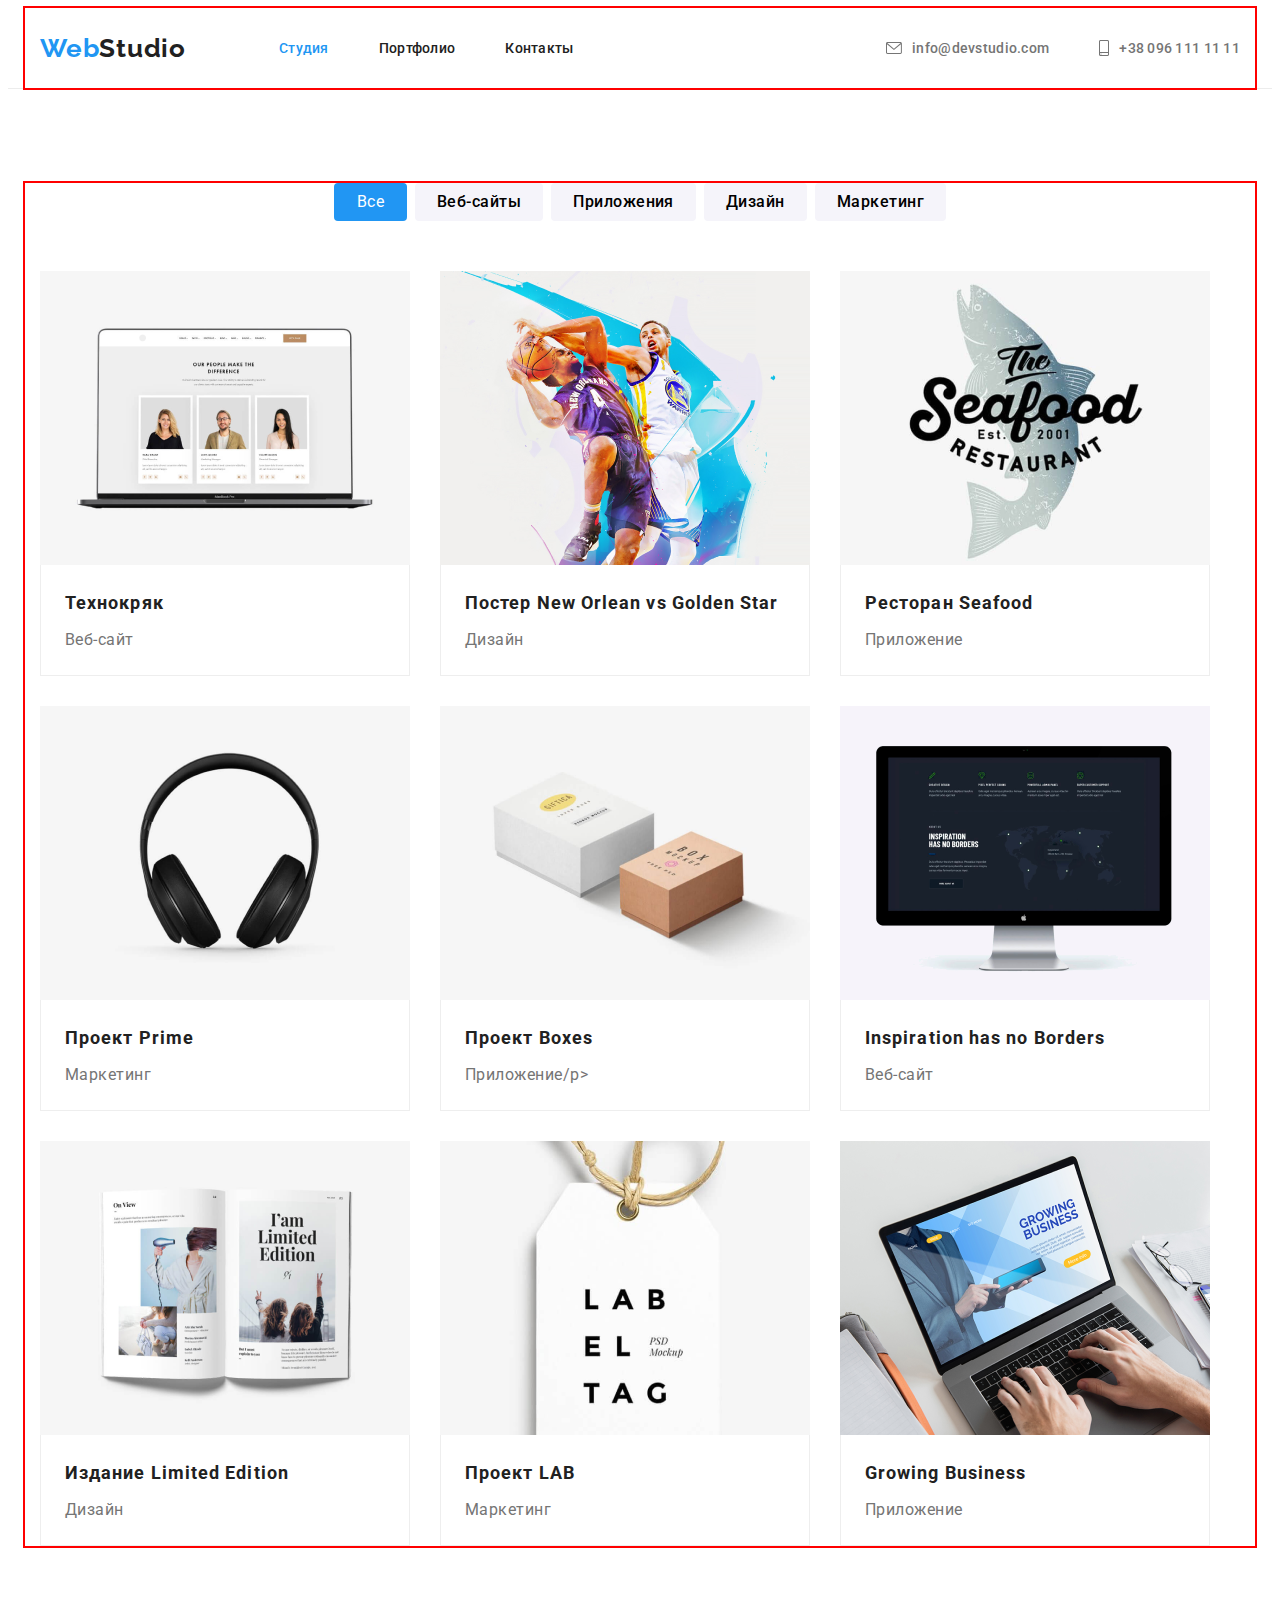
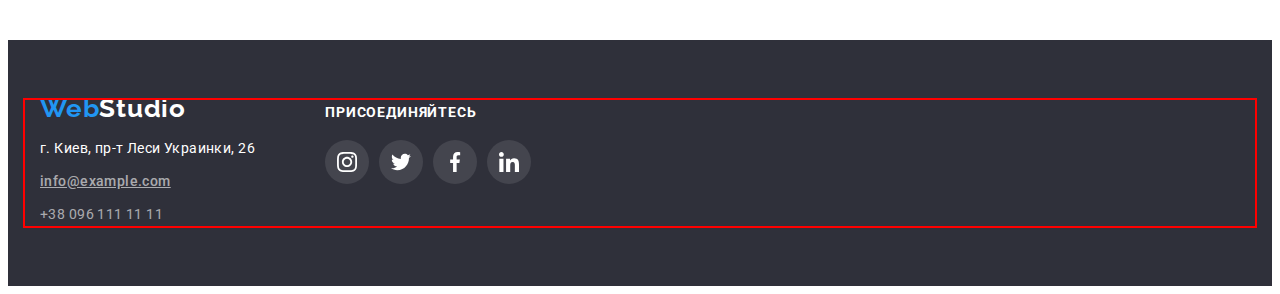
==== portfolio.html @ 631a71af "Initial commit" ====
<!DOCTYPE html>
<html lang="ru">

<head>
    <meta charset="UTF-8">
    <meta http-equiv="X-UA-Compatible" content="IE=edge">
    <meta name="viewport" content="width=device-width, initial-scale=1.0">
    <title>Document</title>
    <!-- Fonts-start -->
    <link rel="preconnect" href="https://fonts.googleapis.com">
    <link rel="preconnect" href="https://fonts.gstatic.com" crossorigin>
    <link
        href="https://fonts.googleapis.com/css2?family=Raleway:wght@700&family=Roboto:wght@400;500;700;900&display=swap"
        rel="stylesheet">
    <!-- Fons end -->
    <!-- Normalize start -->
    <link rel="stylesheet" href="https://cdnjs.cloudflare.com/ajax/libs/modern-normalize/1.1.0/modern-normalize.min.css"
        integrity="sha512-wpPYUAdjBVSE4KJnH1VR1HeZfpl1ub8YT/NKx4PuQ5NmX2tKuGu6U/JRp5y+Y8XG2tV+wKQpNHVUX03MfMFn9Q=="
        crossorigin="anonymous" referrerpolicy="no-referrer" />
    <!-- Normalise end -->
    <link rel="stylesheet" href="./css/styles.css">
</head>

<body class="body">
    <!--Header-->
    <header class="header">
        <div class="header-container">
            <nav class="header-nav">
                <a class="header-logo" href="/">Web<span class="logo-studio">Studio</span></a>
                <ul class="header-link">
                    <li class="header-item">
                        <a class="header-studio" href="./index.html">Студия</a>
                    </li>
                    <li class="header-item">
                        <a class="header-portfolio" href="/">Портфолио</a>
                    </li>
                    <li class="header-item">
                        <a class="header-contact" href="/">Контакты</a>
                    </li>
                </ul>
            </nav>
            <ul class="header-list">
                <li class="header-item">
                    <a class="header-mail" href="info@devstudio.com"> <svg class="header-icon" width="16px"
                            height="12px">
                            <use href="./images/symbol-defs.svg#envelope-1"></use>
                        </svg>info@devstudio.com</a>
                </li>
                <li class="header-item">
                    <a class="header-namber" href="+380961111111"> <svg class="header-icon" width="10px" height="16px">
                            <use href="./images/symbol-defs.svg#smartphone"></use>
                        </svg>+38 096 111 11 11</a>
                </li>
            </ul>
    </header>
    <main>
        <section class="portfolio-section">
            <div class="portfolio-container">
                <h1 hidden>ссылки</h1>
                <ul class="portfolio-btn">
                    <li>
                        <button class="all-button" type="button">Все</button>
                        </button>

                    </li>
                    <li>
                        <button class="button" type="button">Веб-сайты
                        </button>
                    </li>
                    <li>
                        <button class="button" type="button">Приложения
                        </button>
                    </li>
                    <li>
                        <button class="button" type="button">Дизайн
                        </button>
                    </li>
                    <li>
                        <button class="button" type="button">Маркетинг
                        </button>
                    </li>
                </ul>
                <ul class="portfolio-card">
                    <li class="first-card">
                        <a class="portfolio-link" href=""><img src="./images.portfolio/img(1)(1).png" alt="team members"
                                width="370">
                            <div class="portfolio-text">
                                <h2 class="portfolio-title">Технокряк</h2>
                                <p class="portfolio-item">Веб-сайт</p>
                            </div>
                        </a>

                    </li>
                    <li>
                        <img src="./images.portfolio/img(2)(1).png" alt="football players poster" width="370">
                        <div class="portfolio-text">
                            <h2 class="portfolio-title">Постер New Orlean vs Golden Star</h2>
                            <p class="portfolio-item">Дизайн</p>
                        </div>
                    </li>
                    <li>
                        <img src="./images.portfolio/img(3)(1).png" alt="restorant emblem" width="370">
                        <div class="portfolio-text">
                            <h2 class="portfolio-title">Ресторан Seafood</h2>
                            <p class="portfolio-item">Приложение</p>
                        </div>
                    </li>
                    <li>
                        <img src="./images.portfolio/img(4)(1).png" alt="headphones" width="370">
                        <div class="portfolio-text">
                            <h2 class="portfolio-title">Проект Prime</h2>
                            <p class="portfolio-item">Маркетинг</p>
                        </div>
                    </li>
                    <li>
                        <img src="./images.portfolio/img(5)(1).png" alt="boxes" width="370">
                        <div class="portfolio-text">
                            <h2 class="portfolio-title">Проект Boxes</h2>
                            <p class="portfolio-item">Приложение/p>
                        </div>
                    </li>
                    <li>
                        <img src="./images.portfolio/img(6)(1).png" alt="monitor" width="370">
                        <div class="portfolio-text">
                            <h2 class="portfolio-title">Inspiration has no Borders</h2>
                            <p class="portfolio-item">Веб-сайт</p>
                        </div>
                    </li>
                    <li>
                        <img src="./images.portfolio/img(7)(1).png" alt="book" width="370">
                        <div class="portfolio-text">
                            <h2 class="portfolio-title">Издание Limited Edition</h2>
                            <p class="portfolio-item">Дизайн</p>
                        </div>
                    </li>
                    <li>
                        <img src="./images.portfolio/img(8)(1).png" alt="label" width="370">
                        <div class="portfolio-text">
                            <h2 class="portfolio-title">Проект LAB</h2>
                            <p class="portfolio-item">Маркетинг</p>
                        </div>
                    </li>
                    <li>
                        <img src="./images.portfolio/img(9)(1).png" alt="laptop" width="370">
                        <div class="portfolio-text">
                            <h2 class="portfolio-title">Growing Business</h2>
                            <p class="portfolio-item">Приложение</p>
                        </div>
                    </li>
                </ul>
            </div>
        </section>

    </main>
    <!--Footer-->
    <footer>
        <section class="footer">
            <div class="footer-container">
                <div class="footer-bloc">
                    <a href="/" class="footer-logo">Web<span class="foot-logo">Studio</span></a>
                    <ul class="footer-link">
                        <li><a class="footer-addres" href="https://bit.ly/3pXMvUd" target="_blank"
                                rel="noopener-noreferrer">г.
                                Киев,
                                пр-т
                                Леси Украинки, 26</a> </li>
                        <li><a class="footer-mail" href="mailto:info@devstudio.com"><span>info@example.com</span></a>
                        </li>
                        <li><a class="footer-tell" href="tel:+380961111111">+38 096 111 11 11</a></li>
                    </ul>
                </div>
                <div>
                    <h2 class="footer-title">присоединяйтесь</h2>
                    <ul class="footer-soclist">
                        <li class="footer-tumb"><a class="footersoc-link" href="">
                                <svg class="footer-icon" width="20px" height="20px">
                                    <use href="./images/symbol-defs.svg#instagram"></use>
                                </svg>
                            </a></li>
                        <li><a class="footersoc-link" href="">
                                <svg class="footer-icon" width="20px" height="20px">
                                    <use href="./images/symbol-defs.svg#twitter"></use>
                                </svg>
                            </a></li>
                        <li><a class="footersoc-link" href="">
                                <svg class="footer-icon" width="20px" height="20px">
                                    <use href="./images/symbol-defs.svg#facebook"></use>
                                </svg>
                            </a></li>
                        <li><a class="footersoc-link" href="">
                                <svg class="footer-icon" width="20px" height="20px">
                                    <use href="./images/symbol-defs.svg#linkedin"></use>
                                </svg>
                            </a></li>
                    </ul>
                </div>
            </div>
        </section>
    </footer>
</body>

</html>
---- css/styles.css ----
:root {
    /* fonts */
    --main-font: 'Roboto', sans-serif;
    --secodary-font: 'Raleway', sans-serif;
    /* text color */

    --primary-text-color: #757575;
    --title-text-color: #212121;
    --accent-color: #2196F3;
    --primary-bg-color: #E5E5E5;

    /* bg colors */
    --light-bg-cl: #ffffff;
    --dark-bg-olor: #2F303A;
}

.body {
    font-family: var(--main-font);
    color: var(--primary-text-color)
}

/* reset stayles */
ul {
    list-style: none;
    text-decoration: none;
    padding: 0px;
    margin: 0px;
}

h1,
h2,
h3,
h4,
h5,
h6,
p {
    margin: 0;
}

img {
    display: block;
}

.container {
    margin-left: auto;
    margin-right: auto;
    margin-bottom: 0px;
    outline: 2px solid red;
    padding-right: 15px;
    padding-left: 15px;
    width: 1200px;
}

/* Header*/
.header {
    background: var(--light-bg-cl);
    border-bottom: 1px solid#ECECEC;
}

.header-container {
    display: flex;
    margin-left: auto;
    margin-right: auto;
    outline: 2px solid red;
    padding-right: 15px;
    padding-left: 15px;
    width: 1200px;
}

/* nav */

.header-nav {
    align-items: center;
    display: flex;
}


.header-logo {
    padding-top: 24px;
    padding-bottom: 25px;
    margin-right: 93px;
    font-family: var(--secodary-font);
    font-weight: 700;
    font-size: 26px;
    line-height: calc(16/26);
    letter-spacing: 0.03em;
    color: var(--accent-color);
    text-decoration: none;
}

.logo-studio {
    font-weight: 700;
    font-size: 26px;
    line-height: calc(16/26);
    letter-spacing: 0.03em;
    color: var(--title-text-color)
}

/* ul */
.header-link {
    display: flex;
}

/* li */
.header-item:not(:last-child) {
    margin-right: 50px;
}

/* a */
.header-studio {
    display: block;
    padding-top: 32px;
    padding-bottom: 32px;
    text-decoration: none;
    font-weight: 500;
    font-size: 14px;
    line-height: calc(16/14);
    letter-spacing: 0.02em;
    color: var(--accent-color)
}

/* a */
.header-portfolio {
    display: block;
    padding-top: 32px;
    padding-bottom: 32px;
    text-decoration: none;
    font-weight: 500;
    font-size: 14px;
    line-height: calc(16/14);
    letter-spacing: 0.02em;
    color: var(--title-text-color)
}

/* a */
.header-contact {
    display: block;
    padding-top: 32px;
    padding-bottom: 32px;
    text-decoration: none;
    font-weight: 500;
    font-size: 14px;
    line-height: calc(16/14);
    letter-spacing: 0.02em;
    color: var(--title-text-color)
}

/* ul */
.header-list {
    display: flex;
    margin-left: auto;
}



.header-icon {
    margin-right: 10px;
    fill: currentColor;

}

.header-icon:hover,
.header-icon:focus {
    fill: var(--accent-color);


}

/* a */
.header-mail {
    display: flex;
    align-items: center;
    justify-content: center;
    padding-top: 32px;
    padding-bottom: 32px;
    text-decoration: none;
    font-weight: 500;
    font-size: 14px;
    line-height: calc(16/14);
    letter-spacing: 0.02em;
    color: var(--primary-text-color)
}

/* a */
.header-namber {
    display: flex;
    align-items: center;
    justify-content: center;
    padding-top: 32px;
    padding-bottom: 32px;
    margin: 0;
    text-decoration: none;
    font-weight: 500;
    font-size: 14px;
    line-height: calc(16/14);
    letter-spacing: 0.02em;
    color: var(--primary-text-color)
}

.header-portfolio:hover,
.header-portfolio:focus .header-logo:hover,
.header-logo:focus,
.header-contact:hover,
.header-contact:focus,
.header-studio:hover,
.header-studio:focus,
.header-namber:hover,
.header-namber:focus,
.header-mail:hover,
.header-mail:focus {
    color: var(--accent-color);

}

/* hero */
.hero {
    margin-right: auto;
    margin-left: auto;
    max-width: 1600px;
    height: 600px;
    padding-top: 200px;
    padding-bottom: 200px;
    text-align: center;
    background-image: linear-gradient(to right, rgba(47, 48, 58, 0.4), rgba(47, 48, 58, 0.4)),
        url("../images/Img\ \(12\).png");
    background-repeat: no-repeat;
    background-size: cover;
    background-color: var(--dark-bg-olor);
}

.hero-title {
    width: 696px;
    margin-left: auto;
    margin-right: auto;
    margin-bottom: 30px;
    text-transform: uppercase;
    font-family: inherit;
    font-weight: 900;
    font-size: 44px;
    line-height: calc(60/44);
    letter-spacing: 0.06em;
    color: var(--light-bg-cl);
}

.hero-button {
    border: none;
    display: inline-block;
    font-family: inherit;
    font-weight: 700;
    font-size: 16px;
    line-height: 30px;
    letter-spacing: 0.06em;
    color: #FFFFFF;
    cursor: pointer;
    background: var(--accent-color);
    border-radius: 4px;

}

.hero-button:hover,
.hero-button:focus {
    background-color: #188CE8;
}

/* About */

.about-section {
    padding-top: 94px;
    padding-bottom: 94px;

}

.about-hidden {
    position: absolute;
    width: 1px;
    height: 1px;
    margin: -1px;
    border: 0;
    padding: 0;
    white-space: nowrap;
    clip-path: inset(100%);
    clip: rect(0 0 0 0);
    overflow: hidden;
}

.thumb {
    background-color: #f5f4fa;
    padding: 25px 100px;
    margin-bottom: 30px;
    border-radius: 4px;
}

.icon-anten {
    display: flex;
}

/* ul */
.about-list {
    display: flex;
    gap: 30px;
}


/* li */
.about-title {
    width: 270px;
    font-weight: 700;
    font-size: 36px;
    line-height: calc(42.36);
    letter-spacing: 0.03em;
    color: var(--title-text-color)
}

/* h */
.about-text {
    text-align: start;
    margin-top: 0px;
    margin-bottom: 10px;
    font-weight: 700;
    font-size: 14px;
    line-height: calc(16/14);
    letter-spacing: 0.03em;
    text-transform: uppercase;
    color: var(--title-text-color)
}

/* p */
.about-item {
    text-align: start;
    margin-top: 0px;
    font-weight: 400;
    font-size: 14px;
    line-height: calc(24/14);
    letter-spacing: 0.03em;
    color: var(--primary-text-color);
}

/* section */
.about-bottom {
    padding-bottom: 94px;
}

/* h */
.about-content {
    margin-left: auto;
    margin-right: auto;
    margin-bottom: 50px;
    font-weight: 700;
    font-size: 36px;
    line-height: calc(42/36);
    text-align: center;
    letter-spacing: 0.03em;
    color: var(--title-text-color);
}

/* ul */
.img {
    display: flex;
    gap: 30px;
}

/* Teams*/

.section {
    background: #F5F4FA;
    padding-top: 94px;
    padding-bottom: 94px;
}

.team-title {
    display: block;
    margin-top: 0;
    margin-bottom: 50px;
    text-align: center;
    font-weight: 700;
    font-size: 36px;
    line-height: calc(42/36);
    letter-spacing: 0.03em;
    color: var(--title-text-color)
}

.img-team {
    display: flex;
    gap: 30px;
    margin-bottom: 30px;
}

/* DIV */
.team {
    padding-top: 30px;
    padding-bottom: 30px;
    box-shadow: 0px 1px 3px rgba(0, 0, 0, 0.12), 0px 1px 1px rgba(0, 0, 0, 0.14), 0px 2px 1px rgba(0, 0, 0, 0.2);
    border-radius: 0px 0px 4px 4px;
}

.team-name {
    margin-bottom: 12px;
    font-weight: 500;
    font-size: 16px;
    line-height: 19px;
    text-align: center;
    letter-spacing: 0.03em;
    color: var(--title-text-color)
}

.team-item {
    margin-bottom: 16px;
    font-size: 16px;
    line-height: calc(19/16);
    text-align: center;
    letter-spacing: 0.03em;
    color: var(--primary-text-color)
}

.team-tumb {
    display: flex;
    gap: 10px;
    justify-content: center;
    align-items: center;
}

.team-link {
    display: inline-flex;
    padding: 12px;
    border-radius: 50%;
    fill: currentColor;
    fill: #AFB1B8;
}

.team-link:hover,
.team-link:focus {
    fill: #FFFFFF;
    background-color: #2196F3;
    cursor: pointer;
}

.social-link {
    display: flex;

}


/* clients */
.section-clients {
    padding-top: 94px;
    padding-bottom: 94px;
}

.clients {
    display: block;
    margin-top: 0;
    margin-bottom: 50px;
    text-align: center;
    font-weight: 700;
    font-size: 36px;
    line-height: calc(42/36);
    letter-spacing: 0.03em;
    color: var(--title-text-color)
}

.clients-list {
    display: flex;
    gap: 30px;
}

/* li */
.clients-thumb {
    width: 170px;
    height: 92px;
}

/* a */
.clients-link {
    fill: currentColor;
    border-radius: 4px;
    border: 1px solid #AFB1B8;
    display: flex;
    align-items: center;
    justify-content: center;
    width: 100%;
    height: 100%;
    color: #AFB1B8;
}

.clients-link:hover,
.clients-link:focus {
    color: var(--accent-color);
    border-color: var(--accent-color);
    cursor: pointer;
}

/* svg */
.clients-icon {
    fill: currentColor;
    border-color: #AFB1B8;
}


/* footer */
.footer {
    display: flex;
    padding-top: 60px;
    padding-bottom: 60px;
    background-color: var(--dark-bg-olor);
}

.footer-container {
    display: flex;
    align-items: baseline;
    margin-left: auto;
    margin-right: auto;
    margin-bottom: 0px;
    outline: 2px solid red;
    padding-right: 15px;
    padding-left: 15px;
    width: 1200px;
}

.footer-logo {
    display: block;
    margin-bottom: 20px;
    font-family: var(--secodary-font);
    font-weight: 700;
    font-size: 26px;
    line-height: calc(16/26);
    letter-spacing: 0.03em;
    color: var(--accent-color);
    text-decoration: none;
}

.foot-logo {
    font-family: var(--secodary-font);
    font-weight: 700;
    font-size: 26px;
    line-height: calc(16/26);
    letter-spacing: 0.03em;
    color: var(--light-bg-cl);
}

.footer-link {
    display: inline-flex;
    flex-direction: column;
    gap: 9px;
    margin-top: 0;
}

.footer-addres {
    text-decoration: none;
    font-style: normal;
    font-size: 14px;
    line-height: calc(24/14);
    letter-spacing: 0.03em;
    color: var(--light-bg-cl);
}

.footer-mail {
    font-weight: 500;
    font-size: 14px;
    line-height: calc(24/14);
    letter-spacing: 0.03em;
    color: rgba(255, 255, 255, 0.6);
}

.footer-tell {
    text-decoration: none;
    font-weight: 500px;
    font-size: 14px;
    line-height: calc(24/14);
    letter-spacing: 0.03em;
    color: rgba(255, 255, 255, 0.6);
}

.footer-addres:hover,
.footer-addres:focus,
.footer-tell:hover,
.footer-tell:focus,
.footer-mail:hover,
.footer-mail:focus {
    color: var(--accent-color);

}

.footer-title {
    margin-left: 70px;
    display: block;
    margin-bottom: 20px;
    text-transform: uppercase;
    font-family: inherit;
    font-weight: 700;
    font-size: 14px;
    line-height: calc(16/14);
    letter-spacing: 0.06em;
    color: var(--light-bg-cl);
}

/* ul */
.footer-soclist {
    display: flex;
    margin-left: 70px;
    gap: 10px;

}

/* li */

/* a */
.footersoc-link {
    fill: currentColor;
    color: #FFFFFF;
    display: inline-flex;
    padding: 12px;
    border-radius: 50%;
    background-color: rgba(255, 255, 255, 0.1);
    ;
}

.footersoc-link:hover,
.footersoc-link:focus {
    color: var(--light-bg-cl);
    background-color: var(--accent-color);
    cursor: pointer;
}

/* svg */
.footer-icon {
    fill: currentColor;

}

/* portfolio.html */

.portfolio-container {
    display: block;
    margin-left: auto;
    margin-right: auto;
    margin-bottom: 0px;
    outline: 2px solid red;
    padding-right: 15px;
    padding-left: 15px;
    width: 1200px;
    background-color: #FFFFFF;
}

.portfolio-title {
    margin-bottom: 4px;
    font-weight: 700;
    font-size: 18px;
    line-height: calc(36/18);
    letter-spacing: 0.06em;
    color: var(--title-text-color)
}

.portfolio-item {
    font-size: 16px;
    line-height: calc(30/16);
    letter-spacing: 0.03em;
    color: var(--primary-text-color)
}

/* Button */

.all-button:hover,
.all-button:focus {
    background: #2196F3;
    box-shadow: 0px 3px 1px rgba(0, 0, 0, 0.1),
        0px 1px 2px rgba(0, 0, 0, 0.08),
        0px 2px 2px rgba(0, 0, 0, 0.12);
    outline: 2px solid var(--accent-color);
}

.button:hover,
.button:focus {
    cursor: pointer;
    color: var(--accent-color);
    outline: 2px solid var(--accent-color);
}

.all-button {
    display: inline-block;
    border-radius: 4px;
    border: 0;
    padding: 6px 22px;
    min-width: 73px;
    cursor: pointer;
    font-family: inherit;
    font-size: 16px;
    line-height: calc(26/16);
    text-align: center;
    letter-spacing: 0.03em;
    color: var(--light-bg-cl);
    background: var(--accent-color);
}

.button {
    display: inline-block;
    border-radius: 4px;
    border: 0;
    padding: 6px 22px;
    min-width: 73px;
    font-family: inherit;
    font-weight: 500;
    font-size: 16px;
    line-height: 26px;
    cursor: pointer var(--main-font);
    text-align: center;
    letter-spacing: 0.03em;
    background: #F5F4FA;

}

.portfolio-btn {
    display: flex;
    gap: 8px;
    margin-bottom: 50px;
    justify-content: center;
    outline-style: none;
}

.portfolio-section {
    padding-top: 94px;
    padding-bottom: 94px;
}

.portfolio-card {

    display: flex;
    flex-wrap: wrap;
    gap: 30px;
    column-gap: 30px;

}

.portfolio-link {
    display: block;
    text-decoration: none;
}

.portfolio-link:hover,
.portfolio-link:focus {
    box-shadow: 0px 1px 1px rgba(0, 0, 0, 0.12),
        0px 4px 4px rgba(0, 0, 0, 0.06),
        1px 4px 6px rgba(0, 0, 0, 0.16);
}

.portfolio-text {
    padding: 20px 24px;
    border-right: solid #EEEEEE 1px;
    border-bottom: solid #EEEEEE 1px;
    border-left: solid #EEEEEE 1px;

}

.portfolio-item {
    text-decoration: none;
}
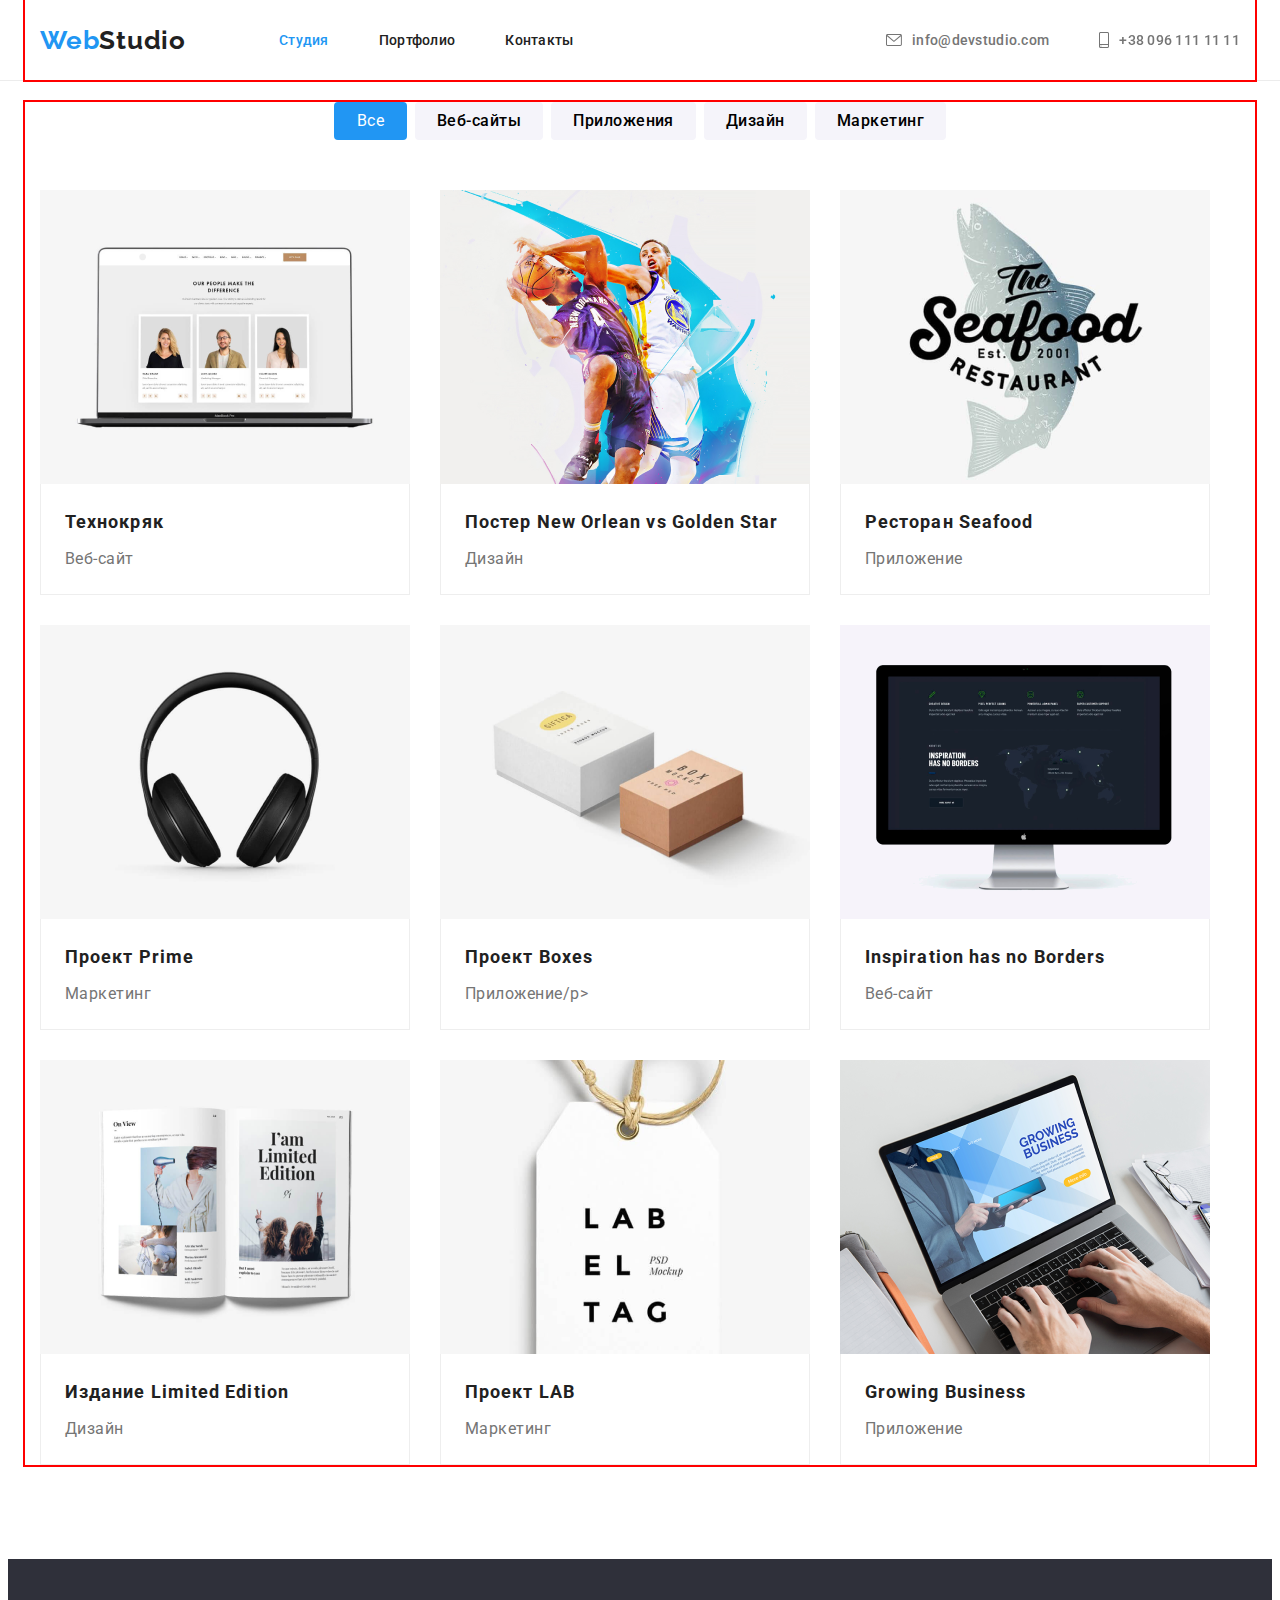
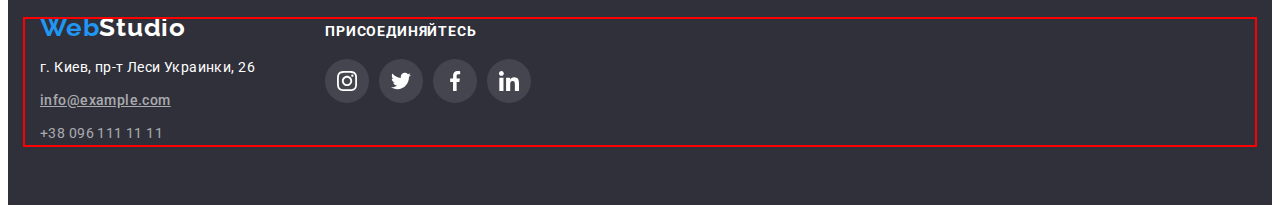
==== commit ffd26827: "summary" ====
--- a/portfolio.html
+++ b/portfolio.html
@@ -82,17 +82,27 @@
                 </ul>
                 <ul class="portfolio-card">
                     <li class="first-card">
-                        <a class="portfolio-link" href=""><img src="./images.portfolio/img(1)(1).png" alt="team members"
-                                width="370">
+                        <a class="portfolio-link" href="">
+                            <div class="overlay">
+                                <img src="./images.portfolio/img(1)(1).png" alt="team members" width="370">
+                                <div class="overlay-item">
+                                    <p class="overlay-text">Ресурс предлагает комплексные предложения с разным уровнем
+                                        функционала и
+                                        сервисов. Все это позволит посетителю получить
+                                        исчерпывающие сведения о компании или частном лице.</p>
+                                </div>
+                            </div>
                             <div class="portfolio-text">
                                 <h2 class="portfolio-title">Технокряк</h2>
                                 <p class="portfolio-item">Веб-сайт</p>
                             </div>
+
                         </a>
 
                     </li>
                     <li>
-                        <img src="./images.portfolio/img(2)(1).png" alt="football players poster" width="370">
+                        <img src="./images.portfolio/img(2)(1).png" alt="football players poster" width="370"
+                            height="294">
                         <div class="portfolio-text">
                             <h2 class="portfolio-title">Постер New Orlean vs Golden Star</h2>
                             <p class="portfolio-item">Дизайн</p>
--- a/css/styles.css
+++ b/css/styles.css
@@ -17,6 +17,10 @@
 .body {
     font-family: var(--main-font);
     color: var(--primary-text-color)
+}
+
+.no-scroll {
+    overflow: ;
 }
 
 /* reset stayles */
@@ -42,6 +46,7 @@
 }
 
 .container {
+    position: relative;
     margin-left: auto;
     margin-right: auto;
     margin-bottom: 0px;
@@ -53,6 +58,11 @@
 
 /* Header*/
 .header {
+    position: fixed;
+    z-index: 1;
+    top: 0;
+    left: 0;
+    width: 100%;
     background: var(--light-bg-cl);
     border-bottom: 1px solid#ECECEC;
 }
@@ -107,6 +117,23 @@
 }
 
 /* a */
+.header-studio-current {
+    position: relative;
+}
+
+.header-studio-current::after {
+    content: '';
+    position: absolute;
+    display: block;
+    width: 100%;
+    height: 4px;
+    bottom: 0;
+    left: 0;
+    border-radius: 2px;
+    background-color: #2196F3;
+
+}
+
 .header-studio {
     display: block;
     padding-top: 32px;
@@ -162,8 +189,9 @@
 .header-icon:hover,
 .header-icon:focus {
     fill: var(--accent-color);
-
-
+    transition-property: opacity;
+    transition-duration: 250ms;
+    transition-timing-function: cubic-bezier(0.4, 0, 0.2, 1);
 }
 
 /* a */
@@ -209,7 +237,9 @@
 .header-mail:hover,
 .header-mail:focus {
     color: var(--accent-color);
-
+    transition-property: opacity;
+    transition-duration: 250ms;
+    transition-timing-function: cubic-bezier(0.4, 0, 0.2, 1);
 }
 
 /* hero */
@@ -260,7 +290,59 @@
 .hero-button:hover,
 .hero-button:focus {
     background-color: #188CE8;
-}
+    transition-property: opacity;
+    transition-duration: 250ms;
+    transition-timing-function: cubic-bezier(0.4, 0, 0.2, 1);
+}
+
+.bakdrop.is-hidden {
+    opacity: 0;
+    pointer-events: none;
+}
+
+.bakdrop {
+    position: fixed;
+    z-index: 2;
+    top: 0;
+    left: 0;
+    width: 100%;
+    height: 100%;
+
+    transition-property: ;
+    transition-duration: 250ms;
+    transition-timing-function: cubic-bezier(0.4, 0, 0.2, 1);
+}
+
+.modal {
+    position: absolute;
+    top: 50%;
+    left: 50%;
+    transform: translate(-50%, -50%);
+
+    height: 581px;
+    width: 528px;
+    border-radius: 4px;
+    background-color: #FFFFFF;
+
+}
+
+.modal-btn {
+    position: absolute;
+    top: 8px;
+    right: 8px;
+
+    display: flex;
+    align-items: center;
+    justify-content: center;
+    width: 30px;
+    height: 30px;
+    padding: 0;
+    border-radius: 50%;
+    border: 1px solid rgba(0, 0, 0, 0.1);
+    background-color: #FFFFFF;
+    cursor: pointer;
+}
+
 
 /* About */
 
@@ -432,6 +514,9 @@
     fill: #FFFFFF;
     background-color: #2196F3;
     cursor: pointer;
+    transition-property: opacity (1);
+    transition-duration: 250ms;
+    transition-timing-function: cubic-bezier(0.4, 0, 0.2, 1);
 }
 
 .social-link {
@@ -577,7 +662,9 @@
 .footer-mail:hover,
 .footer-mail:focus {
     color: var(--accent-color);
-
+    transition-property: opacity;
+    transition-duration: 250ms;
+    transition-timing-function: cubic-bezier(0.4, 0, 0.2, 1);
 }
 
 .footer-title {
@@ -654,7 +741,7 @@
     font-size: 16px;
     line-height: calc(30/16);
     letter-spacing: 0.03em;
-    color: var(--primary-text-color)
+    color: var(--primary-text-color);
 }
 
 /* Button */
@@ -666,6 +753,9 @@
         0px 1px 2px rgba(0, 0, 0, 0.08),
         0px 2px 2px rgba(0, 0, 0, 0.12);
     outline: 2px solid var(--accent-color);
+    transition-property: opacity(1);
+    transition-duration: 250ms;
+    transition-timing-function: cubic-bezier(0.4, 0, 0.2, 1);
 }
 
 .button:hover,
@@ -673,6 +763,9 @@
     cursor: pointer;
     color: var(--accent-color);
     outline: 2px solid var(--accent-color);
+    transition-property: opacity(1);
+    transition-duration: 250ms;
+    transition-timing-function: cubic-bezier(0.4, 0, 0.2, 1);
 }
 
 .all-button {
@@ -700,7 +793,7 @@
     font-family: inherit;
     font-weight: 500;
     font-size: 16px;
-    line-height: 26px;
+    line-height: calc(26/16);
     cursor: pointer var(--main-font);
     text-align: center;
     letter-spacing: 0.03em;
@@ -733,6 +826,61 @@
 .portfolio-link {
     display: block;
     text-decoration: none;
+}
+
+.overlay {
+    position: relative;
+
+
+}
+
+
+
+.overlay::before {
+    content: '';
+    display: inline-block;
+    position: absolute;
+    bottom: 0;
+    left: 0;
+    width: 100%;
+    height: 100%;
+    background-color: rgba(33, 150, 243, 0.9);
+    opacity: 0;
+    transition-property: opacity(1);
+
+}
+
+.overlay-text {
+    position: absolute;
+    display: flex;
+    bottom: 0;
+    left: 0;
+    align-items: center;
+    justify-content: center;
+    opacity: 0;
+
+    padding: 63px 24px;
+    font-family: var(--main-font);
+    font-weight: 400;
+    font-size: 18px;
+    line-height: calc(28/18);
+    letter-spacing: 0.03em;
+    color: #FFFFFF;
+
+}
+
+.overlay:hover::before,
+.overlay:focus::before {
+    opacity: 1;
+    transition: 250ms ease-in-out;
+}
+
+.overlay-text:hover,
+.overlay-text:focus {
+    opacity: 1;
+
+    transition-duration: 250ms;
+    transition-timing-function: cubic-bezier(0.4, 0, 0.2, 1);
 }
 
 .portfolio-link:hover,
@@ -740,6 +888,9 @@
     box-shadow: 0px 1px 1px rgba(0, 0, 0, 0.12),
         0px 4px 4px rgba(0, 0, 0, 0.06),
         1px 4px 6px rgba(0, 0, 0, 0.16);
+    transition-property: opacity(1);
+    transition-duration: 250ms;
+    transition-timing-function: cubic-bezier(0.4, 0, 0.2, 1);
 }
 
 .portfolio-text {
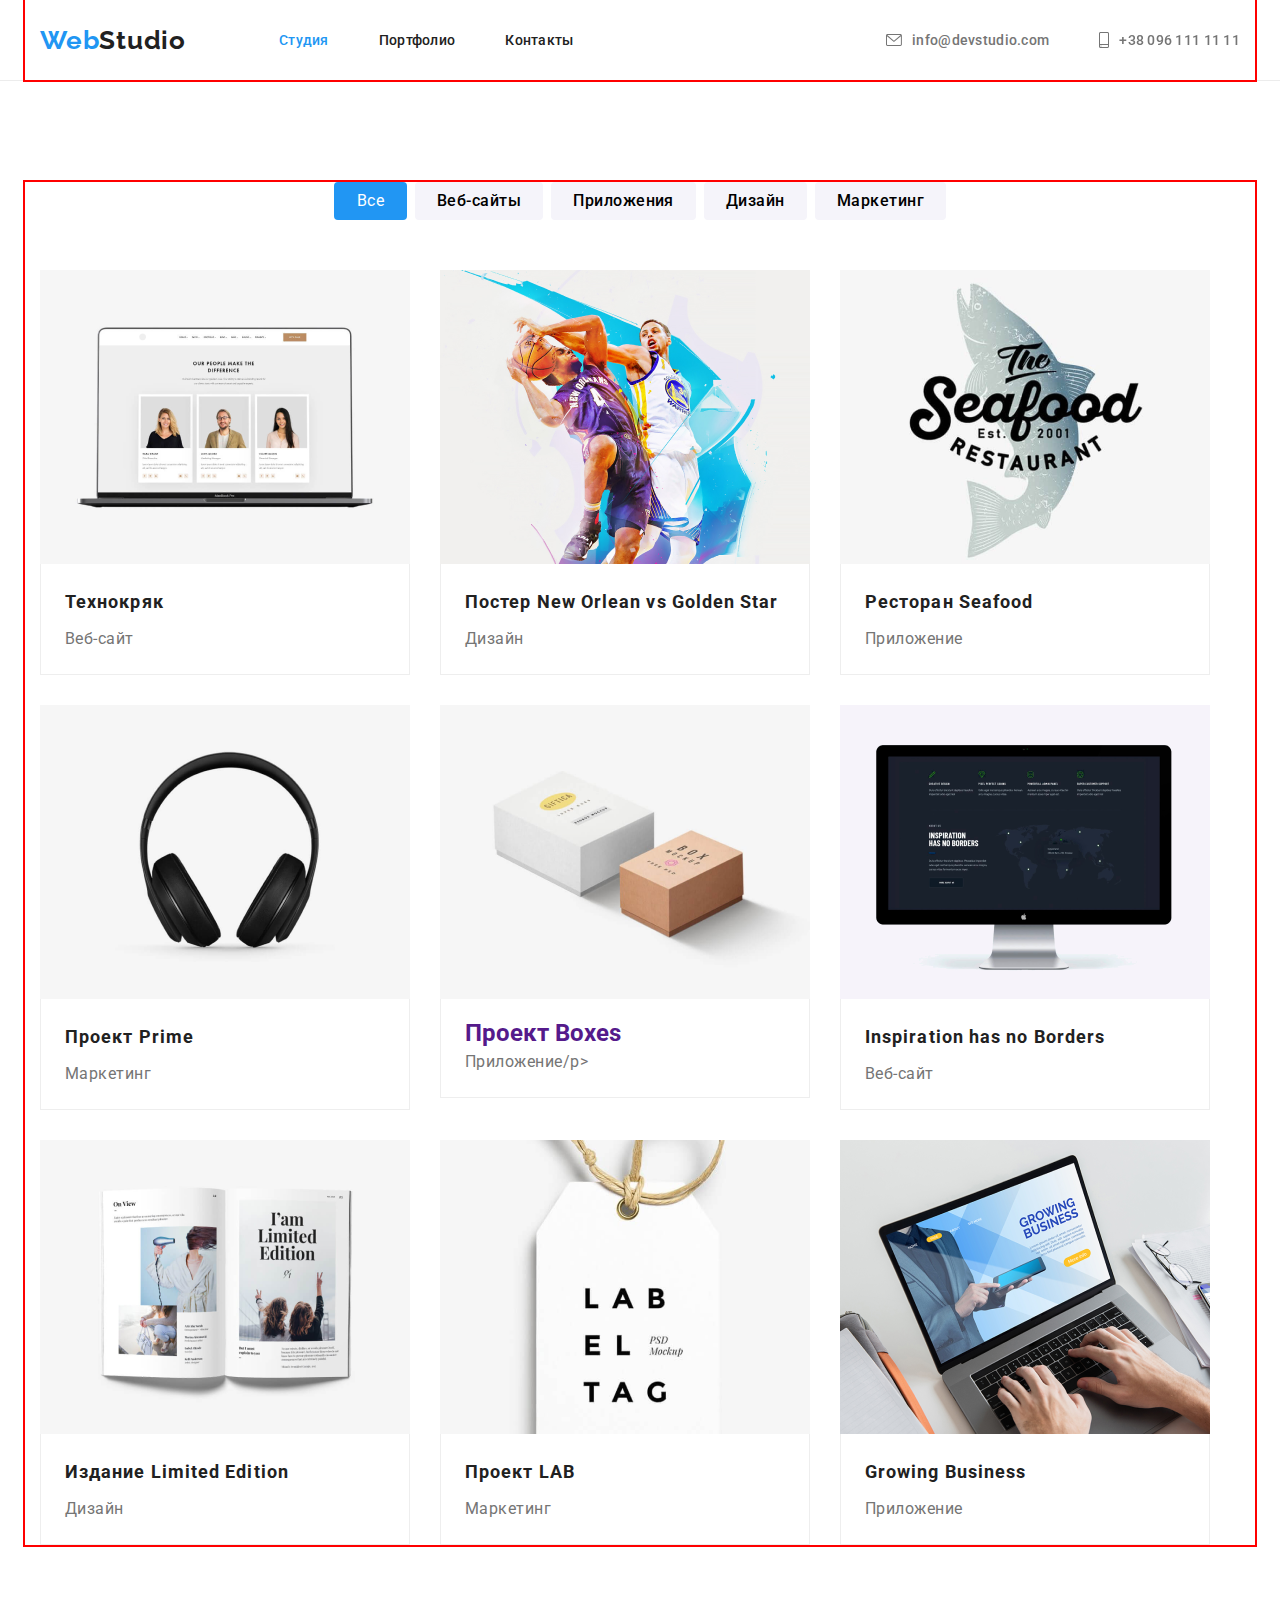
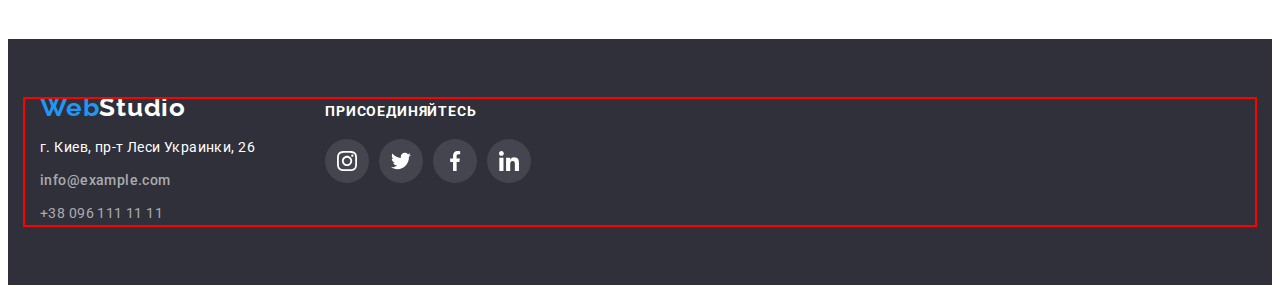
==== commit 606492d0: "summary" ====
--- a/portfolio.html
+++ b/portfolio.html
@@ -81,82 +81,180 @@
                     </li>
                 </ul>
                 <ul class="portfolio-card">
-                    <li class="first-card">
-                        <a class="portfolio-link" href="">
-                            <div class="overlay">
+                    <li class="card">
+                        <a class="portfolio-link" href="">
+                            <div class="overlay-item">
                                 <img src="./images.portfolio/img(1)(1).png" alt="team members" width="370">
-                                <div class="overlay-item">
-                                    <p class="overlay-text">Ресурс предлагает комплексные предложения с разным уровнем
-                                        функционала и
-                                        сервисов. Все это позволит посетителю получить
-                                        исчерпывающие сведения о компании или частном лице.</p>
+                                <div class="overlay">
+                                    <div class="overlay-text">
+                                        <p>Ресурс предлагает комплексные предложения с разным уровнем
+                                            функционала и
+                                            сервисов. Все это позволит посетителю получить
+                                            исчерпывающие сведения о компании или частном лице.</p>
+                                    </div>
                                 </div>
                             </div>
                             <div class="portfolio-text">
                                 <h2 class="portfolio-title">Технокряк</h2>
                                 <p class="portfolio-item">Веб-сайт</p>
                             </div>
-
-                        </a>
-
-                    </li>
-                    <li>
-                        <img src="./images.portfolio/img(2)(1).png" alt="football players poster" width="370"
-                            height="294">
-                        <div class="portfolio-text">
-                            <h2 class="portfolio-title">Постер New Orlean vs Golden Star</h2>
-                            <p class="portfolio-item">Дизайн</p>
-                        </div>
-                    </li>
-                    <li>
-                        <img src="./images.portfolio/img(3)(1).png" alt="restorant emblem" width="370">
-                        <div class="portfolio-text">
-                            <h2 class="portfolio-title">Ресторан Seafood</h2>
-                            <p class="portfolio-item">Приложение</p>
-                        </div>
-                    </li>
-                    <li>
-                        <img src="./images.portfolio/img(4)(1).png" alt="headphones" width="370">
-                        <div class="portfolio-text">
-                            <h2 class="portfolio-title">Проект Prime</h2>
-                            <p class="portfolio-item">Маркетинг</p>
-                        </div>
-                    </li>
-                    <li>
-                        <img src="./images.portfolio/img(5)(1).png" alt="boxes" width="370">
-                        <div class="portfolio-text">
-                            <h2 class="portfolio-title">Проект Boxes</h2>
-                            <p class="portfolio-item">Приложение/p>
-                        </div>
-                    </li>
-                    <li>
-                        <img src="./images.portfolio/img(6)(1).png" alt="monitor" width="370">
-                        <div class="portfolio-text">
-                            <h2 class="portfolio-title">Inspiration has no Borders</h2>
-                            <p class="portfolio-item">Веб-сайт</p>
-                        </div>
-                    </li>
-                    <li>
-                        <img src="./images.portfolio/img(7)(1).png" alt="book" width="370">
-                        <div class="portfolio-text">
-                            <h2 class="portfolio-title">Издание Limited Edition</h2>
-                            <p class="portfolio-item">Дизайн</p>
-                        </div>
-                    </li>
-                    <li>
-                        <img src="./images.portfolio/img(8)(1).png" alt="label" width="370">
-                        <div class="portfolio-text">
-                            <h2 class="portfolio-title">Проект LAB</h2>
-                            <p class="portfolio-item">Маркетинг</p>
-                        </div>
-                    </li>
-                    <li>
-                        <img src="./images.portfolio/img(9)(1).png" alt="laptop" width="370">
-                        <div class="portfolio-text">
-                            <h2 class="portfolio-title">Growing Business</h2>
-                            <p class="portfolio-item">Приложение</p>
-                        </div>
-                    </li>
+                        </a>
+
+                    </li>
+                    <li>
+                        <a class="portfolio-link" href="">
+                            <div class="overlay-item">
+                                <img src="./images.portfolio/img(2)(1).png" alt="team members" width="370">
+                                <div class="overlay">
+                                    <div class="overlay-text">
+                                        <p>Ресурс предлагает комплексные предложения с разным уровнем
+                                            функционала и
+                                            сервисов. Все это позволит посетителю получить
+                                            исчерпывающие сведения о компании или частном лице.</p>
+                                    </div>
+                                </div>
+                            </div>
+
+                            <div class="portfolio-text">
+                                <h2 class="portfolio-title">Постер New Orlean vs Golden Star</h2>
+                                <p class="portfolio-item">Дизайн</p>
+                            </div>
+                        </a>
+                    </li>
+                    <li class="card">
+                        <a class="portfolio-link" href="">
+                            <div class="overlay-item">
+                                <img src="./images.portfolio/img(3)(1).png" alt="team members" width="370">
+                                <div class="overlay">
+                                    <div class="overlay-text">
+                                        <p>Ресурс предлагает комплексные предложения с разным уровнем
+                                            функционала и
+                                            сервисов. Все это позволит посетителю получить
+                                            исчерпывающие сведения о компании или частном лице.</p>
+                                    </div>
+                                </div>
+                            </div>
+                            <div class="portfolio-text">
+                                <h2 class="portfolio-title">Ресторан Seafood</h2>
+                                <p class="portfolio-item">Приложение</p>
+                            </div>
+                        </a>
+                    </li>
+                    <li class="card">
+                        <a class="portfolio-link" href="">
+                            <div class="overlay-item">
+                                <img src="./images.portfolio/img(4)(1).png" alt="team members" width="370">
+                                <div class="overlay">
+                                    <div class="overlay-text">
+                                        <p>Ресурс предлагает комплексные предложения с разным уровнем
+                                            функционала и
+                                            сервисов. Все это позволит посетителю получить
+                                            исчерпывающие сведения о компании или частном лице.</p>
+                                    </div>
+                                </div>
+                            </div>
+                            <div class="portfolio-text">
+                                <h2 class="portfolio-title">Проект Prime</h2>
+                                <p class="portfolio-item">Маркетинг</p>
+                            </div>
+                        </a>
+                    </li>
+                    <li class="card">
+                        <a class="portfolio-link" href="">
+                            <div class="overlay-item">
+                                <img src="./images.portfolio/img(5)(1).png" alt="team members" width="370">
+                                <div class="overlay">
+                                    <div class="overlay-text">
+                                        <p>Ресурс предлагает комплексные предложения с разным уровнем
+                                            функционала и
+                                            сервисов. Все это позволит посетителю получить
+                                            исчерпывающие сведения о компании или частном лице.</p>
+                                    </div>
+                                </div>
+                            </div>
+                            <div class="portfolio-text">
+                                <h2 class="portflio-title">Проект Boxes</h2>
+                                <p class="portfolio-item">Приложение/p>
+                            </div>
+                        </a>
+                    </li>
+                    <li class="card">
+                        <a class="portfolio-link" href="">
+                            <div class="overlay-item">
+                                <img src="./images.portfolio/img(6)(1).png" alt="team members" width="370">
+                                <div class="overlay">
+                                    <div class="overlay-text">
+                                        <p>Ресурс предлагает комплексные предложения с разным уровнем
+                                            функционала и
+                                            сервисов. Все это позволит посетителю получить
+                                            исчерпывающие сведения о компании или частном лице.</p>
+                                    </div>
+                                </div>
+                            </div>
+                            <div class="portfolio-text">
+                                <h2 class="portfolio-title">Inspiration has no Borders</h2>
+                                <p class="portfolio-item">Веб-сайт</p>
+                            </div>
+                        </a>
+                    </li>
+                    <li class="card">
+                        <a class="portfolio-link" href="">
+                            <div class="overlay-item">
+                                <img src="./images.portfolio/img(7)(1).png" alt="team members" width="370">
+                                <div class="overlay">
+                                    <div class="overlay-text">
+                                        <p>Ресурс предлагает комплексные предложения с разным уровнем
+                                            функционала и
+                                            сервисов. Все это позволит посетителю получить
+                                            исчерпывающие сведения о компании или частном лице.</p>
+                                    </div>
+                                </div>
+                            </div>
+                            <div class="portfolio-text">
+                                <h2 class="portfolio-title">Издание Limited Edition</h2>
+                                <p class="portfolio-item">Дизайн</p>
+                            </div>
+                        </a>
+                    </li>
+                    <li class="card">
+                        <a class="portfolio-link" href="">
+                            <div class="overlay-item">
+                                <img src="./images.portfolio/img(8)(1).png" alt="team members" width="370">
+                                <div class="overlay">
+                                    <div class="overlay-text">
+                                        <p>Ресурс предлагает комплексные предложения с разным уровнем
+                                            функционала и
+                                            сервисов. Все это позволит посетителю получить
+                                            исчерпывающие сведения о компании или частном лице.</p>
+                                    </div>
+                                </div>
+                            </div>
+                            <div class="portfolio-text">
+                                <h2 class="portfolio-title">Проект LAB</h2>
+                                <p class="portfolio-item">Маркетинг</p>
+                            </div>
+                        </a>
+                    </li>
+                    <li class="card">
+                        <a class="portfolio-link" href="">
+                            <div class="overlay-item">
+                                <img src="./images.portfolio/img(9)(1).png" alt="team members" width="370">
+                                <div class="overlay">
+                                    <div class="overlay-text">
+                                        <p>Ресурс предлагает комплексные предложения с разным уровнем
+                                            функционала и
+                                            сервисов. Все это позволит посетителю получить
+                                            исчерпывающие сведения о компании или частном лице.</p>
+                                    </div>
+                                </div>
+                            </div>
+                            <div class="portfolio-text">
+                                <h2 class="portfolio-title">Growing Business</h2>
+                                <p class="portfolio-item">Приложение</p>
+                            </div>
+                        </a>
+                    </li>
+
                 </ul>
             </div>
         </section>
--- a/css/styles.css
+++ b/css/styles.css
@@ -12,15 +12,17 @@
     /* bg colors */
     --light-bg-cl: #ffffff;
     --dark-bg-olor: #2F303A;
+    --animation: 250ms;
 }
 
 .body {
+    padding-top: 80px;
     font-family: var(--main-font);
     color: var(--primary-text-color)
 }
 
 .no-scroll {
-    overflow: ;
+    overflow: no-scroll;
 }
 
 /* reset stayles */
@@ -109,6 +111,7 @@
 /* ul */
 .header-link {
     display: flex;
+
 }
 
 /* li */
@@ -143,7 +146,12 @@
     font-size: 14px;
     line-height: calc(16/14);
     letter-spacing: 0.02em;
-    color: var(--accent-color)
+    color: var(--accent-color);
+
+    transition-property: color;
+    transition-duration: var(--animation);
+    transition-timing-function: cubic-bezier(0.4, 0, 0.2, 1);
+
 }
 
 /* a */
@@ -156,7 +164,11 @@
     font-size: 14px;
     line-height: calc(16/14);
     letter-spacing: 0.02em;
-    color: var(--title-text-color)
+    color: var(--title-text-color);
+
+    transition-property: color;
+    transition-duration: var(--animation);
+    transition-timing-function: cubic-bezier(0.4, 0, 0.2, 1);
 }
 
 /* a */
@@ -169,7 +181,11 @@
     font-size: 14px;
     line-height: calc(16/14);
     letter-spacing: 0.02em;
-    color: var(--title-text-color)
+    color: var(--title-text-color);
+
+    transition-property: color;
+    transition-duration: var(--animation);
+    transition-timing-function: cubic-bezier(0.4, 0, 0.2, 1);
 }
 
 /* ul */
@@ -184,14 +200,14 @@
     margin-right: 10px;
     fill: currentColor;
 
+
+
 }
 
 .header-icon:hover,
 .header-icon:focus {
     fill: var(--accent-color);
-    transition-property: opacity;
-    transition-duration: 250ms;
-    transition-timing-function: cubic-bezier(0.4, 0, 0.2, 1);
+
 }
 
 /* a */
@@ -206,7 +222,11 @@
     font-size: 14px;
     line-height: calc(16/14);
     letter-spacing: 0.02em;
-    color: var(--primary-text-color)
+    color: var(--primary-text-color);
+
+    transition-property: color;
+    transition-duration: var(--animation);
+    transition-timing-function: cubic-bezier(0.4, 0, 0.2, 1);
 }
 
 /* a */
@@ -222,7 +242,11 @@
     font-size: 14px;
     line-height: calc(16/14);
     letter-spacing: 0.02em;
-    color: var(--primary-text-color)
+    color: var(--primary-text-color);
+
+    transition-property: color;
+    transition-duration: var(--animation);
+    transition-timing-function: cubic-bezier(0.4, 0, 0.2, 1);
 }
 
 .header-portfolio:hover,
@@ -237,9 +261,7 @@
 .header-mail:hover,
 .header-mail:focus {
     color: var(--accent-color);
-    transition-property: opacity;
-    transition-duration: 250ms;
-    transition-timing-function: cubic-bezier(0.4, 0, 0.2, 1);
+
 }
 
 /* hero */
@@ -285,19 +307,24 @@
     background: var(--accent-color);
     border-radius: 4px;
 
+    transition-property: background-color;
+    transition-duration: var(--animation);
+    transition-timing-function: cubic-bezier(0.4, 0, 0.2, 1);
+
 }
 
 .hero-button:hover,
 .hero-button:focus {
     background-color: #188CE8;
-    transition-property: opacity;
-    transition-duration: 250ms;
-    transition-timing-function: cubic-bezier(0.4, 0, 0.2, 1);
+
 }
 
 .bakdrop.is-hidden {
     opacity: 0;
     pointer-events: none;
+    transition-property: visibility;
+    transition-duration: var(--animation);
+    transition-timing-function: cubic-bezier(0.4, 0, 0.2, 1);
 }
 
 .bakdrop {
@@ -308,8 +335,8 @@
     width: 100%;
     height: 100%;
 
-    transition-property: ;
-    transition-duration: 250ms;
+    transition-property: opacity, visibility;
+    transition-duration: var(--animation);
     transition-timing-function: cubic-bezier(0.4, 0, 0.2, 1);
 }
 
@@ -507,6 +534,10 @@
     border-radius: 50%;
     fill: currentColor;
     fill: #AFB1B8;
+
+    transition-property: background-color, fill;
+    transition-duration: var(--animation);
+    transition-timing-function: cubic-bezier(0.4, 0, 0.2, 1);
 }
 
 .team-link:hover,
@@ -514,9 +545,7 @@
     fill: #FFFFFF;
     background-color: #2196F3;
     cursor: pointer;
-    transition-property: opacity (1);
-    transition-duration: 250ms;
-    transition-timing-function: cubic-bezier(0.4, 0, 0.2, 1);
+
 }
 
 .social-link {
@@ -565,6 +594,10 @@
     width: 100%;
     height: 100%;
     color: #AFB1B8;
+
+    transition-property: background-color, color;
+    transition-duration: var(--animation);
+    transition-timing-function: cubic-bezier(0.4, 0, 0.2, 1);
 }
 
 .clients-link:hover,
@@ -577,7 +610,7 @@
 /* svg */
 .clients-icon {
     fill: currentColor;
-    border-color: #AFB1B8;
+
 }
 
 
@@ -636,14 +669,23 @@
     line-height: calc(24/14);
     letter-spacing: 0.03em;
     color: var(--light-bg-cl);
+
+    transition-property: color;
+    transition-duration: var(--animation);
+    transition-timing-function: cubic-bezier(0.4, 0, 0.2, 1);
 }
 
 .footer-mail {
+    text-decoration: none;
     font-weight: 500;
     font-size: 14px;
     line-height: calc(24/14);
     letter-spacing: 0.03em;
     color: rgba(255, 255, 255, 0.6);
+
+    transition-property: color;
+    transition-duration: var(--animation);
+    transition-timing-function: cubic-bezier(0.4, 0, 0.2, 1);
 }
 
 .footer-tell {
@@ -653,6 +695,10 @@
     line-height: calc(24/14);
     letter-spacing: 0.03em;
     color: rgba(255, 255, 255, 0.6);
+
+    transition-property: color;
+    transition-duration: var(--animation);
+    transition-timing-function: cubic-bezier(0.4, 0, 0.2, 1);
 }
 
 .footer-addres:hover,
@@ -662,9 +708,7 @@
 .footer-mail:hover,
 .footer-mail:focus {
     color: var(--accent-color);
-    transition-property: opacity;
-    transition-duration: 250ms;
-    transition-timing-function: cubic-bezier(0.4, 0, 0.2, 1);
+
 }
 
 .footer-title {
@@ -698,7 +742,10 @@
     padding: 12px;
     border-radius: 50%;
     background-color: rgba(255, 255, 255, 0.1);
-    ;
+
+    transition-property: background-color, color;
+    transition-duration: var(--animation);
+    transition-timing-function: cubic-bezier(0.4, 0, 0.2, 1);
 }
 
 .footersoc-link:hover,
@@ -752,20 +799,16 @@
     box-shadow: 0px 3px 1px rgba(0, 0, 0, 0.1),
         0px 1px 2px rgba(0, 0, 0, 0.08),
         0px 2px 2px rgba(0, 0, 0, 0.12);
-    outline: 2px solid var(--accent-color);
-    transition-property: opacity(1);
-    transition-duration: 250ms;
-    transition-timing-function: cubic-bezier(0.4, 0, 0.2, 1);
 }
 
 .button:hover,
 .button:focus {
+    background: #2196F3;
+    box-shadow: 0px 3px 1px rgba(0, 0, 0, 0.1),
+        0px 1px 2px rgba(0, 0, 0, 0.08),
+        0px 2px 2px rgba(0, 0, 0, 0.12);
     cursor: pointer;
-    color: var(--accent-color);
-    outline: 2px solid var(--accent-color);
-    transition-property: opacity(1);
-    transition-duration: 250ms;
-    transition-timing-function: cubic-bezier(0.4, 0, 0.2, 1);
+    color: #FFFFFF;
 }
 
 .all-button {
@@ -782,6 +825,10 @@
     letter-spacing: 0.03em;
     color: var(--light-bg-cl);
     background: var(--accent-color);
+
+    transition-property: background-color, color;
+    transition-duration: var(--animation);
+    transition-timing-function: cubic-bezier(0.4, 0, 0.2, 1);
 }
 
 .button {
@@ -799,6 +846,10 @@
     letter-spacing: 0.03em;
     background: #F5F4FA;
 
+    transition-property: background-color, color;
+    transition-duration: var(--animation);
+    transition-timing-function: cubic-bezier(0.4, 0, 0.2, 1);
+
 }
 
 .portfolio-btn {
@@ -824,83 +875,67 @@
 }
 
 .portfolio-link {
-    display: block;
-    text-decoration: none;
+    text-decoration: none;
+
+}
+
+.overlay-item {
+    position: relative;
+    overflow: hidden;
+
 }
 
 .overlay {
-    position: relative;
-
-
-}
-
-
-
-.overlay::before {
-    content: '';
     display: inline-block;
     position: absolute;
-    bottom: 0;
+    top: 0;
     left: 0;
     width: 100%;
     height: 100%;
+
     background-color: rgba(33, 150, 243, 0.9);
-    opacity: 0;
-    transition-property: opacity(1);
-
+    opacity: 1;
+    transform: translateY(100%);
+    transition: transform 250ms cubic-bezier(0.4, 0, 0.2, 1);
 }
 
 .overlay-text {
     position: absolute;
-    display: flex;
-    bottom: 0;
+    width: 100%;
+    height: 100%;
+    top: 0;
     left: 0;
-    align-items: center;
-    justify-content: center;
-    opacity: 0;
-
-    padding: 63px 24px;
+
     font-family: var(--main-font);
     font-weight: 400;
     font-size: 18px;
     line-height: calc(28/18);
     letter-spacing: 0.03em;
     color: #FFFFFF;
-
-}
-
-.overlay:hover::before,
-.overlay:focus::before {
+    padding: 63px 24px;
+
+}
+
+
+.portfolio-link:hover .overlay,
+.portfolio-link:focus .overlay {
     opacity: 1;
-    transition: 250ms ease-in-out;
-}
-
-.overlay-text:hover,
-.overlay-text:focus {
-    opacity: 1;
-
-    transition-duration: 250ms;
-    transition-timing-function: cubic-bezier(0.4, 0, 0.2, 1);
-}
-
-.portfolio-link:hover,
-.portfolio-link:focus {
+    transform: translateY(0);
     box-shadow: 0px 1px 1px rgba(0, 0, 0, 0.12),
         0px 4px 4px rgba(0, 0, 0, 0.06),
         1px 4px 6px rgba(0, 0, 0, 0.16);
-    transition-property: opacity(1);
-    transition-duration: 250ms;
-    transition-timing-function: cubic-bezier(0.4, 0, 0.2, 1);
+
+}
+
+.portfolio-link {
+    text-decoration: none;
 }
 
 .portfolio-text {
+
     padding: 20px 24px;
     border-right: solid #EEEEEE 1px;
     border-bottom: solid #EEEEEE 1px;
     border-left: solid #EEEEEE 1px;
 
-}
-
-.portfolio-item {
-    text-decoration: none;
 }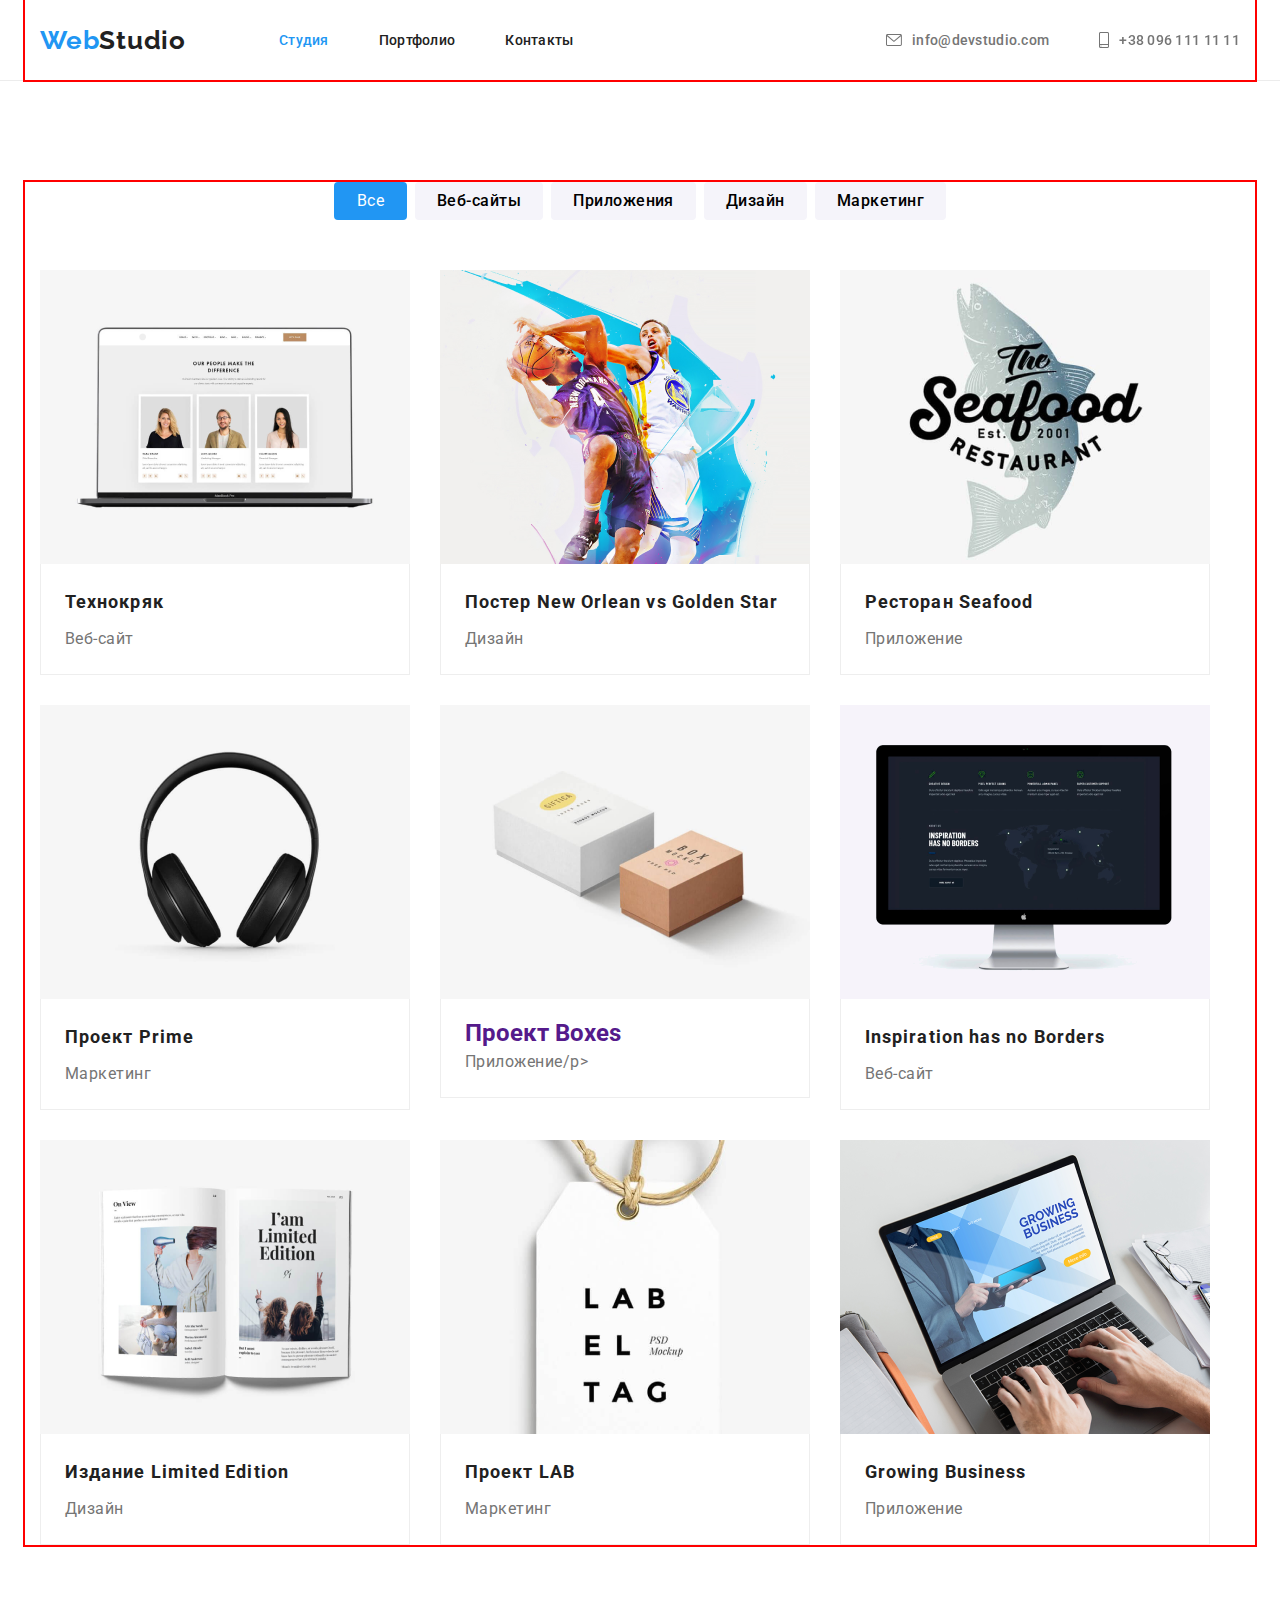
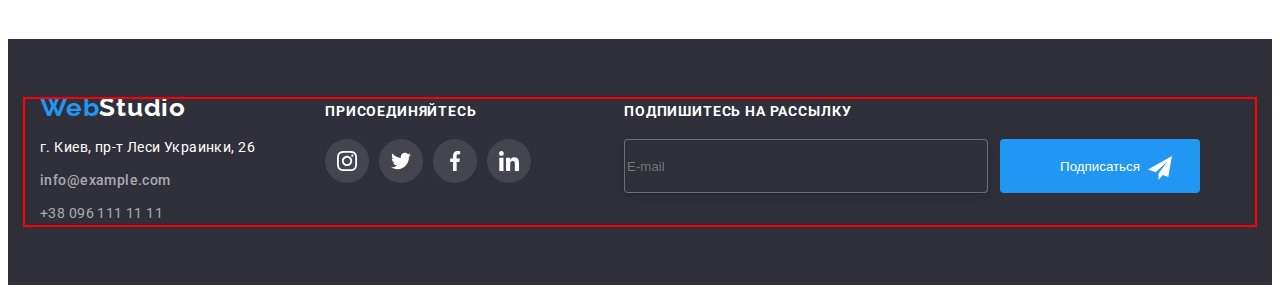
==== commit d86d3aee: "summary" ====
--- a/portfolio.html
+++ b/portfolio.html
@@ -302,6 +302,18 @@
                             </a></li>
                     </ul>
                 </div>
+                <div class="footer-email-form">
+                    <h2 class="footer-email-strong">Подпишитесь на рассылку</h2>
+                    <form class="footer-form">
+                        <label class="footer-label">
+                            <input class="footer-input" type="text" placeholder="E-mail">
+                        </label>
+                        <button class="footer-btn-form" type="button">Подписаться</button>
+                        <svg class="footer-btn-icon" width="24px" height="24px">
+                            <use href="./images/symbol-defs.svg#icon-send-1"></use>
+                        </svg>
+                    </form>
+                </div>
             </div>
         </section>
     </footer>
--- a/css/styles.css
+++ b/css/styles.css
@@ -346,6 +346,8 @@
     left: 50%;
     transform: translate(-50%, -50%);
 
+    padding: 40px;
+
     height: 581px;
     width: 528px;
     border-radius: 4px;
@@ -370,6 +372,152 @@
     cursor: pointer;
 }
 
+.modal-form {
+    text-align: center;
+}
+
+.modal-for-strong {
+    display: block;
+    margin-bottom: 12px;
+
+    font-family: var(--main-font);
+    font-weight: 700;
+    font-size: 20px;
+    line-height: calc(23/20);
+    text-align: center;
+    letter-spacing: 0.03em;
+    color: #212121;
+}
+
+.modal-for-label {
+    position: relative;
+    display: block;
+    margin-bottom: 10px;
+}
+
+/* .modal-for-icon:hover,
+.modal-for-icon:focus {
+    fill: var(--accent-color);
+} */
+
+.modal-for-icon:placeholder-shown {
+    fill: #212121;
+}
+
+.modal-for-icon:not(:placeholder-shown) {
+    fill: var(--accent-color);
+}
+
+.modal-for-input:placeholder-shown {
+    border-color: rgba(33, 33, 33, 0.2);
+}
+
+.modal-for-input:hover+.modal-for-label,
+.modal-for-input:not(:placeholder-shown) {
+    border-color: var(--accent-color);
+
+}
+
+.modal-for-span {
+    display: flex;
+    text-align: left;
+    flex-direction: column;
+    margin-bottom: 4px;
+
+    font-family: var(--main-font);
+    font-weight: 400;
+    font-size: 12px;
+    line-height: calc(14/12);
+    letter-spacing: 0.01em;
+    color: #757575;
+}
+
+.modal-for-input {
+    min-width: 448px;
+    min-height: 40px;
+    border-radius: 4px;
+    padding-left: 35px;
+
+}
+
+.modal-for-icon {
+    position: absolute;
+    top: 30px;
+    left: 12px;
+}
+
+.modal-for-texterea {
+    resize: none;
+    border-radius: 4px;
+    min-width: 448px;
+    min-height: 120px;
+    padding: 12px 16px;
+}
+
+.modal-for-texterea:focus+.modal-for-label,
+.modal-for-texterea:not(:placeholder-shown) {
+    border-color: var(--accent-color);
+}
+
+.visualy-hidden {
+    position: absolute;
+    width: 1px;
+    height: 1px;
+    margin: -1px;
+    border: 0;
+    padding: 0;
+    white-space: nowrap;
+    clip-path: inset(100%);
+    clip: rect(0 0 0 0);
+    overflow: hidden;
+}
+
+.checkbox {
+    padding-left: 52px;
+}
+
+.checkbox:checked+.modal-for-checkicon .modal-check {
+    opacity: 1;
+    fill: var(--accent-color);
+}
+
+.checkbox:checked+.modal-for-checkicon .modal-uncheck {
+    opacity: 0;
+}
+
+.modal-uncheck {}
+
+.modal-check {
+    opacity: 0;
+    transition-property: opacity;
+    transition-duration: var(--animation);
+    transition-timing-function: cubic-bezier(0.4, 0, 0.2, 1);
+
+}
+
+.modal-a-span {
+    user-select: none;
+    padding-left: 8px;
+    font-weight: 400;
+    font-size: 14px;
+    line-height: calc(24/14);
+    letter-spacing: 0.03em;
+    color: #757575;
+}
+
+.modal-link {
+    color: var(--accent-color);
+    cursor: pointer;
+}
+
+.modal-for-submit {
+    display: inline-block;
+    min-height: 50px;
+    min-width: 200px;
+    border-radius: 4px;
+    color: #FFFFFF;
+    background-color: #2196F3;
+}
 
 /* About */
 
@@ -759,6 +907,61 @@
 .footer-icon {
     fill: currentColor;
 
+}
+
+.footer-email-form {
+    display: block;
+
+    margin-left: 93px;
+}
+
+.footer-email-strong {
+    display: block;
+    text-transform: uppercase;
+    margin-bottom: 20px;
+    font-family: inherit;
+    font-weight: 700;
+    font-size: 14px;
+    line-height: calc(16/14);
+    letter-spacing: 0.06em;
+    color: var(--light-bg-cl);
+}
+
+.footer-form {
+    position: relative;
+    display: flex;
+}
+
+.footer-label {
+    display: block;
+}
+
+.footer-input {
+    display: block;
+    min-width: 358px;
+    min-height: 50px;
+    border: 1px solid rgba(255, 255, 255, 0.3);
+    filter: drop-shadow(0px 4px 4px rgba(0, 0, 0, 0.15));
+    border-radius: 4px;
+    background-color: #2F303A;
+}
+
+.footer-btn-form {
+    display: inline-block;
+    margin-left: 12px;
+    min-height: 50px;
+    min-width: 200px;
+    color: #FFFFFF;
+    border-radius: 4px;
+    border: 0;
+    background-color: #2196F3;
+}
+
+.footer-btn-icon {
+    position: absolute;
+    fill: #FFFFFF;
+    right: 28px;
+    bottom: 13px;
 }
 
 /* portfolio.html */
